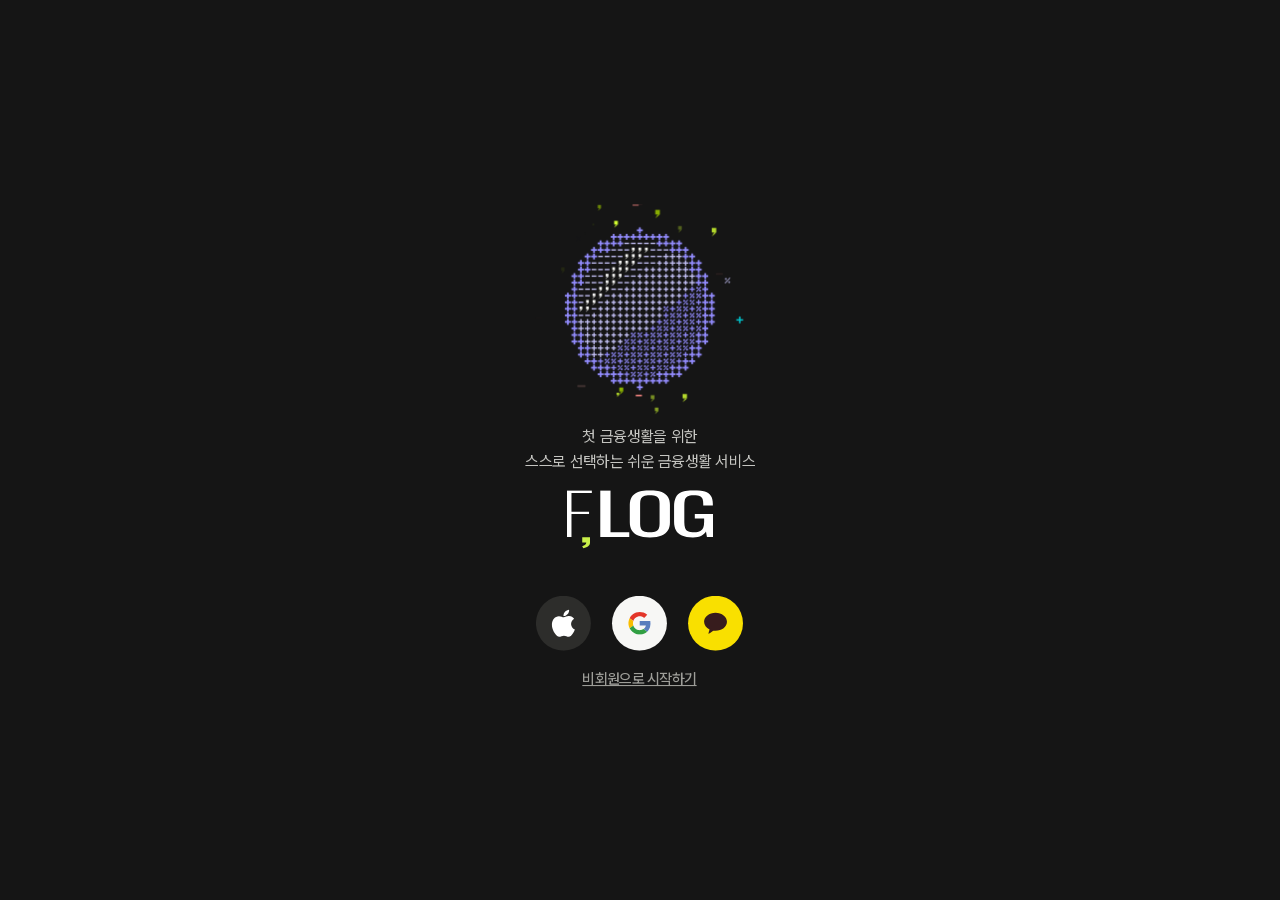
==== index.html @ 12835463 "App name F,LOG: logo in header and A-1 (coin kept); cover shadow fits image books; image books dim a" ====
<!doctype html>
<html lang="ko">
<head>
<meta charset="utf-8">
<meta http-equiv="Cache-Control" content="no-cache">
<meta name="viewport" content="width=device-width,initial-scale=1,maximum-scale=1,user-scalable=no,viewport-fit=cover">
<meta name="apple-mobile-web-app-capable" content="yes">
<meta name="mobile-web-app-capable" content="yes">
<meta name="apple-mobile-web-app-status-bar-style" content="black-translucent">
<meta name="apple-mobile-web-app-title" content="F,LOG">
<meta name="theme-color" content="#151515">
<title>F,LOG</title>
<link rel="manifest" href="manifest.webmanifest?v=3">
<link rel="apple-touch-icon" sizes="180x180" href="icon-180.png?v=2">
<link rel="icon" type="image/png" sizes="192x192" href="icon-192.png?v=2">
<link rel="preload" href="fonts/PretendardVariable.woff2" as="font" type="font/woff2" crossorigin>
<link rel="stylesheet" href="app.css?v=20261114c">
</head>
<body>
<div id="stage"></div>
<script src="screens.js?v=20261114c"></script>
<script src="links.js?v=20261114c"></script>
<script src="enhance.js?v=20261114c"></script>
<script src="live.js?v=20261114c"></script>
<script src="gfx.js?v=20261114c"></script>
<script src="motion.js?v=20261114c"></script>
<script src="app.js?v=20261114c"></script>
</body>
</html>
---- app.css ----
@font-face{font-family:'Pretendard Variable';src:url(fonts/PretendardVariable.woff2) format('woff2-variations');font-weight:45 920;font-display:block}
*{margin:0;padding:0;box-sizing:border-box}
html,body{background:#151515}
.screen-x{overflow:hidden;-webkit-font-smoothing:antialiased;font-family:'Pretendard Variable',sans-serif;font-kerning:normal}
.screen div,.screen img{position:absolute}
.t{word-break:normal;overflow-wrap:normal}
.ln{left:0;right:0;white-space:pre}
.ln .bp{position:static;display:inline-block;width:0;height:0}

html,body{margin:0;height:100%;background:#151515;overflow:hidden;overscroll-behavior:none;-webkit-tap-highlight-color:transparent;-webkit-user-select:none;user-select:none;-webkit-touch-callout:none}
#stage{position:absolute;left:0;top:0;width:393px;height:852px;overflow:hidden;transform-origin:0 0;background:#151515}
#stage .screen{position:absolute;left:0;top:0;width:393px;height:852px;overflow:hidden;-webkit-font-smoothing:antialiased;font-family:'Pretendard Variable',sans-serif;opacity:0;transition:opacity .2s ease-out}
#stage .screen.in{opacity:1}
#stage .screen div,#stage .screen img{position:absolute}
#stage .screen .scroller{left:0;top:0;width:393px;height:852px;overflow-x:hidden;overflow-y:auto;-webkit-overflow-scrolling:touch;scrollbar-width:none}
#stage .screen .scroller::-webkit-scrollbar{display:none}
#stage .screen .content{left:0;top:0;width:393px}
#stage .screen .fixed{left:0;top:0;width:393px;pointer-events:none}
#stage .screen .fixed.bot{height:852px;background:none}
#stage .screen .fixed>*{pointer-events:auto}
#stage .screen img{pointer-events:none;-webkit-user-drag:none}
#stage .screen img.hot{pointer-events:auto}
#stage .hot{cursor:pointer}
#stage .hot:active{filter:brightness(1.15)}

#stage .caret{position:absolute;top:12%;width:2px;height:76%;background:#d3ff31;animation:blink 1s steps(1) infinite}
@keyframes blink{50%{opacity:0}}
#stage .field::placeholder{color:#71706c}
#stage textarea.field,#stage input.field{-webkit-user-select:text;user-select:text}

/* 모션: 하프톤 그래픽 */
#stage .gfxbox path{transform-box:fill-box;transform-origin:center;transition:fill var(--inkT,1s) ease-in-out}
#stage .gfxbox.ink path:not([fill="#F7F7F5"]){fill:#151515}
#stage .gfxbox .gfxin{transform-origin:50% 50%}

/* 폰: 폭 맞춤 + 세로는 페이지 스크롤 */
html.phone,html.phone body{overflow-x:hidden;overflow-y:auto;height:auto;-webkit-overflow-scrolling:touch}
html.phone body{position:relative;overflow:hidden}
/* 질문책 상세 배경: 책 분류마다 부호 무늬 (수현 피그마 11/3) */
#stage .screen .bookbg{position:absolute;left:0;top:59px;width:393px;height:852px;pointer-events:none;background:url(bookbg3.webp?v=1) 0 0/393px 851px no-repeat}
#stage .screen .bookbg.b1{background-image:url(bookbg1w.webp?v=1);background-size:393px 852px}
#stage .screen .bookbg.b2{background-image:url(bookbg2w.webp?v=1);background-size:386px 852px;background-position:3px 0}
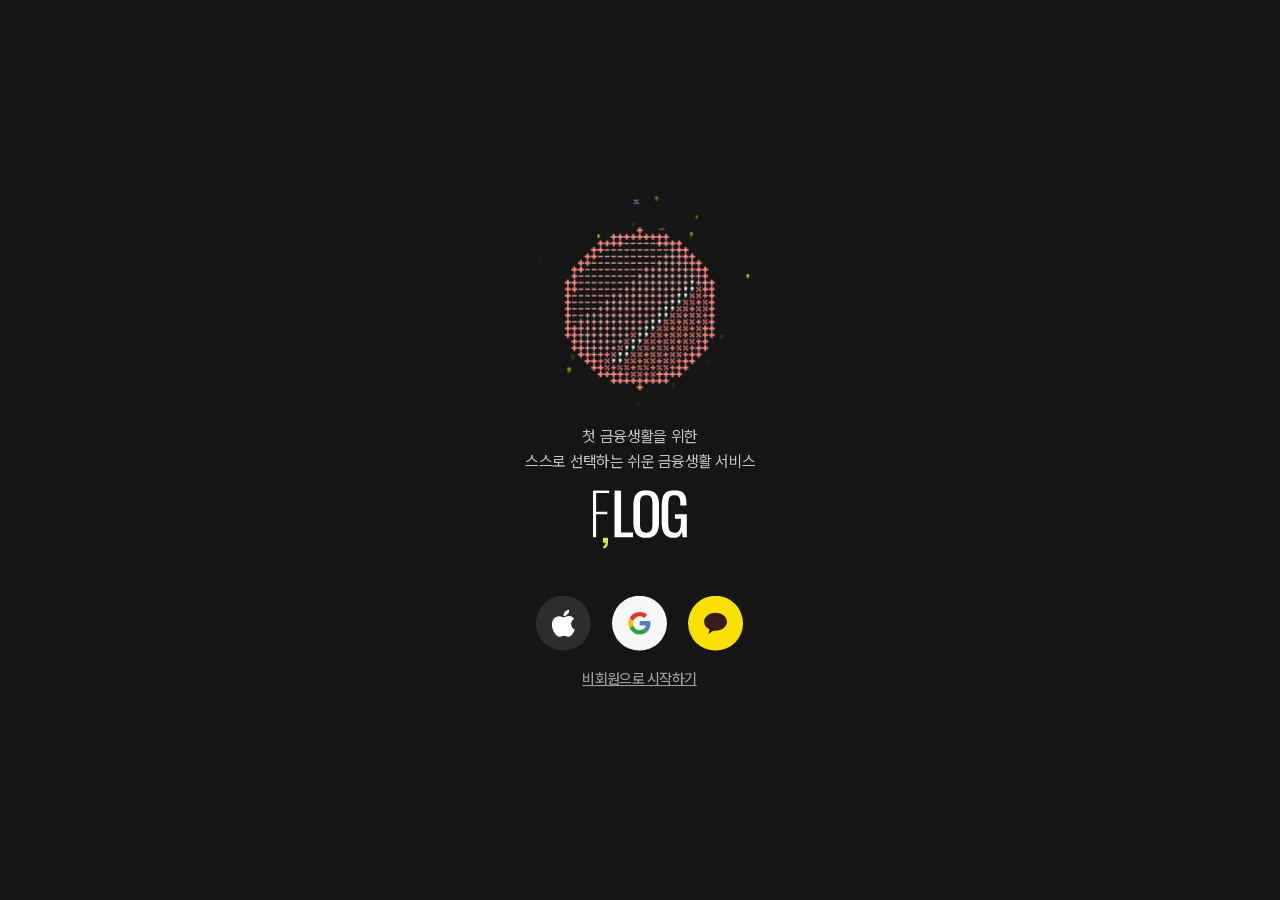
==== commit fc85552e: "F,LOG logo at original proportions; match letter height only Co-Authored-By: Claude Opus 5.5 <norepl" ====
--- a/index.html
+++ b/index.html
@@ -14,16 +14,16 @@
 <link rel="apple-touch-icon" sizes="180x180" href="icon-180.png?v=2">
 <link rel="icon" type="image/png" sizes="192x192" href="icon-192.png?v=2">
 <link rel="preload" href="fonts/PretendardVariable.woff2" as="font" type="font/woff2" crossorigin>
-<link rel="stylesheet" href="app.css?v=20261114c">
+<link rel="stylesheet" href="app.css?v=20261114d">
 </head>
 <body>
 <div id="stage"></div>
-<script src="screens.js?v=20261114c"></script>
-<script src="links.js?v=20261114c"></script>
-<script src="enhance.js?v=20261114c"></script>
-<script src="live.js?v=20261114c"></script>
-<script src="gfx.js?v=20261114c"></script>
-<script src="motion.js?v=20261114c"></script>
-<script src="app.js?v=20261114c"></script>
+<script src="screens.js?v=20261114d"></script>
+<script src="links.js?v=20261114d"></script>
+<script src="enhance.js?v=20261114d"></script>
+<script src="live.js?v=20261114d"></script>
+<script src="gfx.js?v=20261114d"></script>
+<script src="motion.js?v=20261114d"></script>
+<script src="app.js?v=20261114d"></script>
 </body>
 </html>
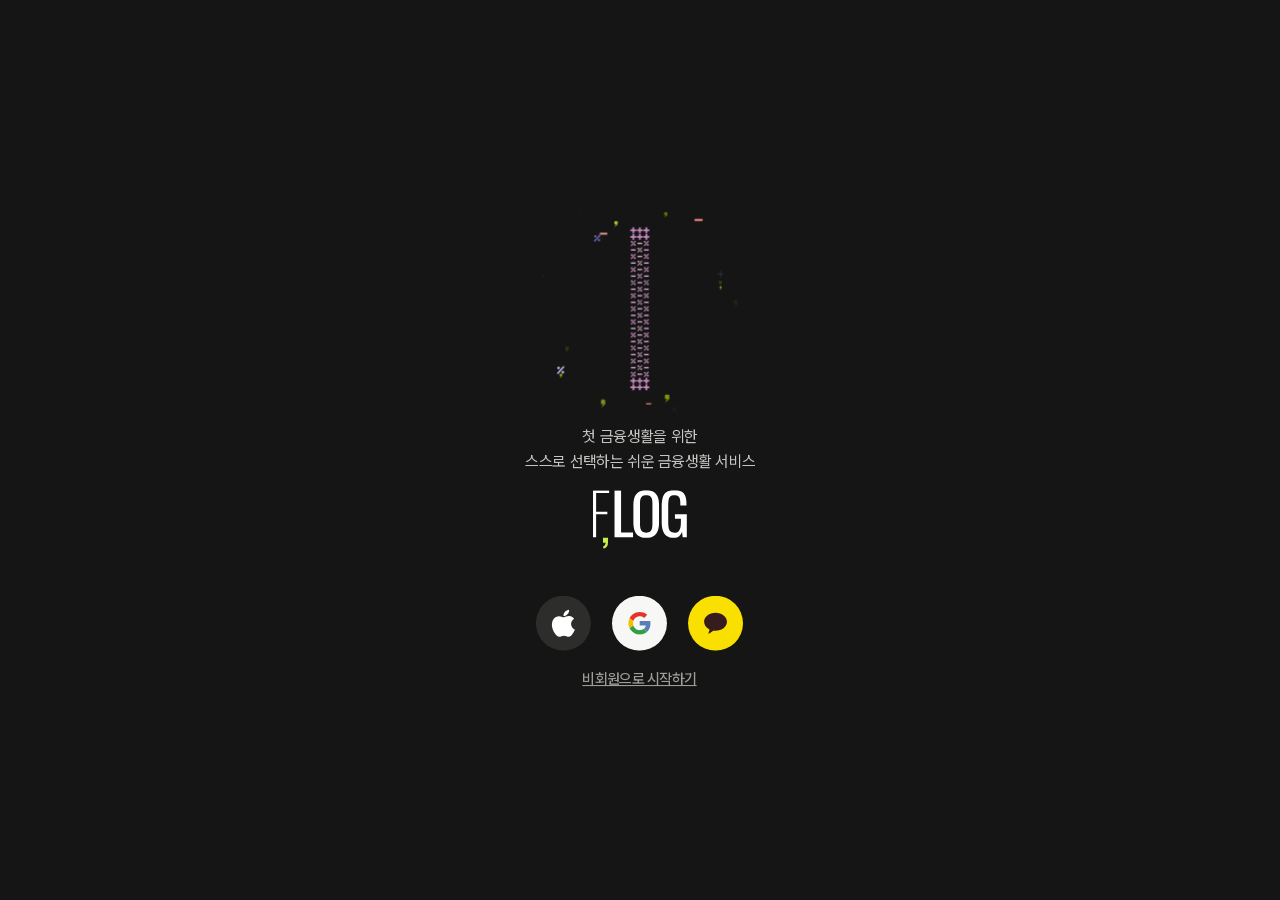
==== commit c76bed39: "Rename 콤마 to 플로그 in all app copy Co-Authored-By: Claude Opus 5.5 <noreply@anthropic.com> Claude-Sess" ====
--- a/index.html
+++ b/index.html
@@ -14,16 +14,16 @@
 <link rel="apple-touch-icon" sizes="180x180" href="icon-180.png?v=2">
 <link rel="icon" type="image/png" sizes="192x192" href="icon-192.png?v=2">
 <link rel="preload" href="fonts/PretendardVariable.woff2" as="font" type="font/woff2" crossorigin>
-<link rel="stylesheet" href="app.css?v=20261114d">
+<link rel="stylesheet" href="app.css?v=20261114e">
 </head>
 <body>
 <div id="stage"></div>
-<script src="screens.js?v=20261114d"></script>
-<script src="links.js?v=20261114d"></script>
-<script src="enhance.js?v=20261114d"></script>
-<script src="live.js?v=20261114d"></script>
-<script src="gfx.js?v=20261114d"></script>
-<script src="motion.js?v=20261114d"></script>
-<script src="app.js?v=20261114d"></script>
+<script src="screens.js?v=20261114e"></script>
+<script src="links.js?v=20261114e"></script>
+<script src="enhance.js?v=20261114e"></script>
+<script src="live.js?v=20261114e"></script>
+<script src="gfx.js?v=20261114e"></script>
+<script src="motion.js?v=20261114e"></script>
+<script src="app.js?v=20261114e"></script>
 </body>
 </html>
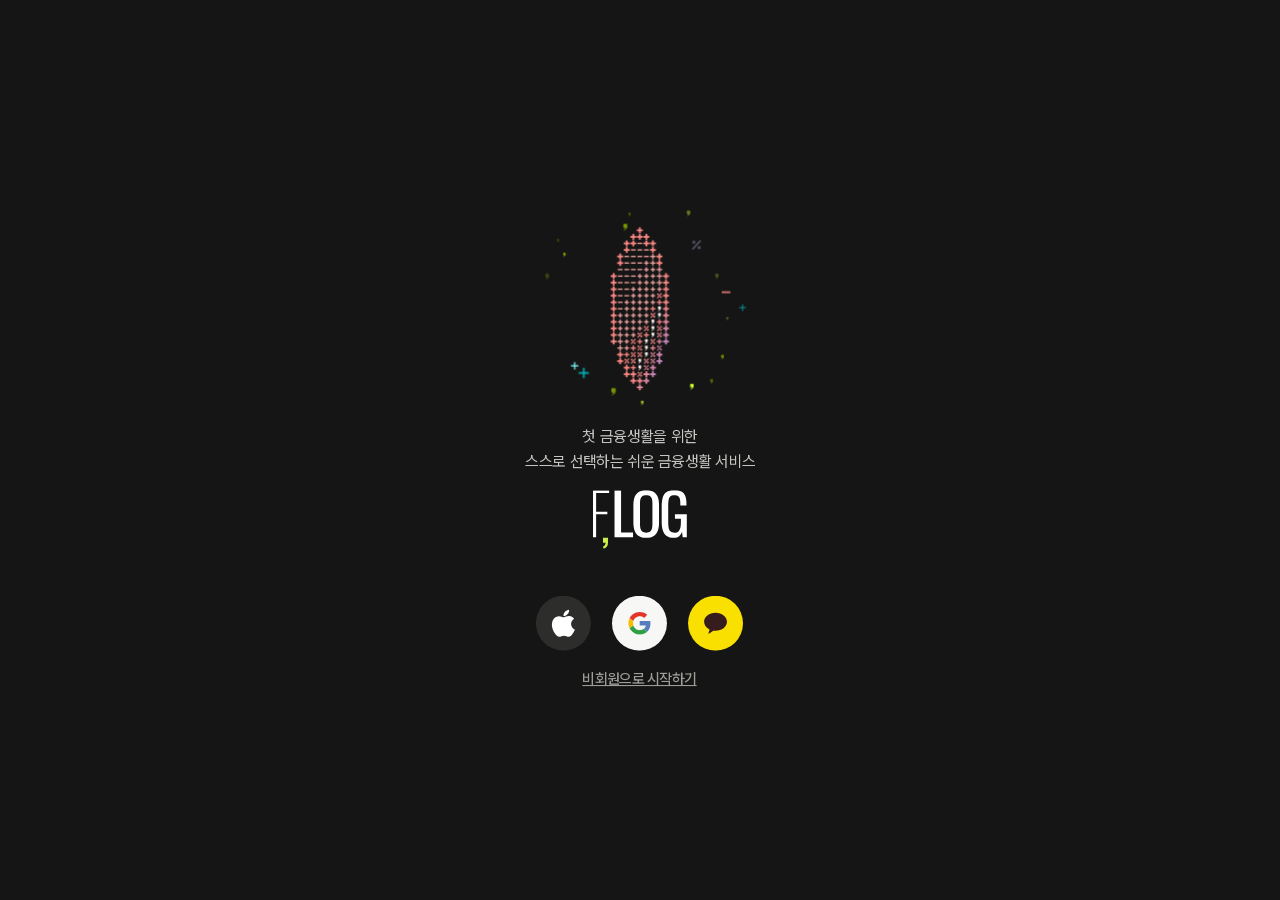
==== commit e7c629fa: "Question book copy rewritten from BOOK 1-3 manuscripts; my books get category experiences Co-Authore" ====
--- a/index.html
+++ b/index.html
@@ -14,16 +14,16 @@
 <link rel="apple-touch-icon" sizes="180x180" href="icon-180.png?v=2">
 <link rel="icon" type="image/png" sizes="192x192" href="icon-192.png?v=2">
 <link rel="preload" href="fonts/PretendardVariable.woff2" as="font" type="font/woff2" crossorigin>
-<link rel="stylesheet" href="app.css?v=20261114e">
+<link rel="stylesheet" href="app.css?v=20261114f">
 </head>
 <body>
 <div id="stage"></div>
-<script src="screens.js?v=20261114e"></script>
-<script src="links.js?v=20261114e"></script>
-<script src="enhance.js?v=20261114e"></script>
-<script src="live.js?v=20261114e"></script>
-<script src="gfx.js?v=20261114e"></script>
-<script src="motion.js?v=20261114e"></script>
-<script src="app.js?v=20261114e"></script>
+<script src="screens.js?v=20261114f"></script>
+<script src="links.js?v=20261114f"></script>
+<script src="enhance.js?v=20261114f"></script>
+<script src="live.js?v=20261114f"></script>
+<script src="gfx.js?v=20261114f"></script>
+<script src="motion.js?v=20261114f"></script>
+<script src="app.js?v=20261114f"></script>
 </body>
 </html>
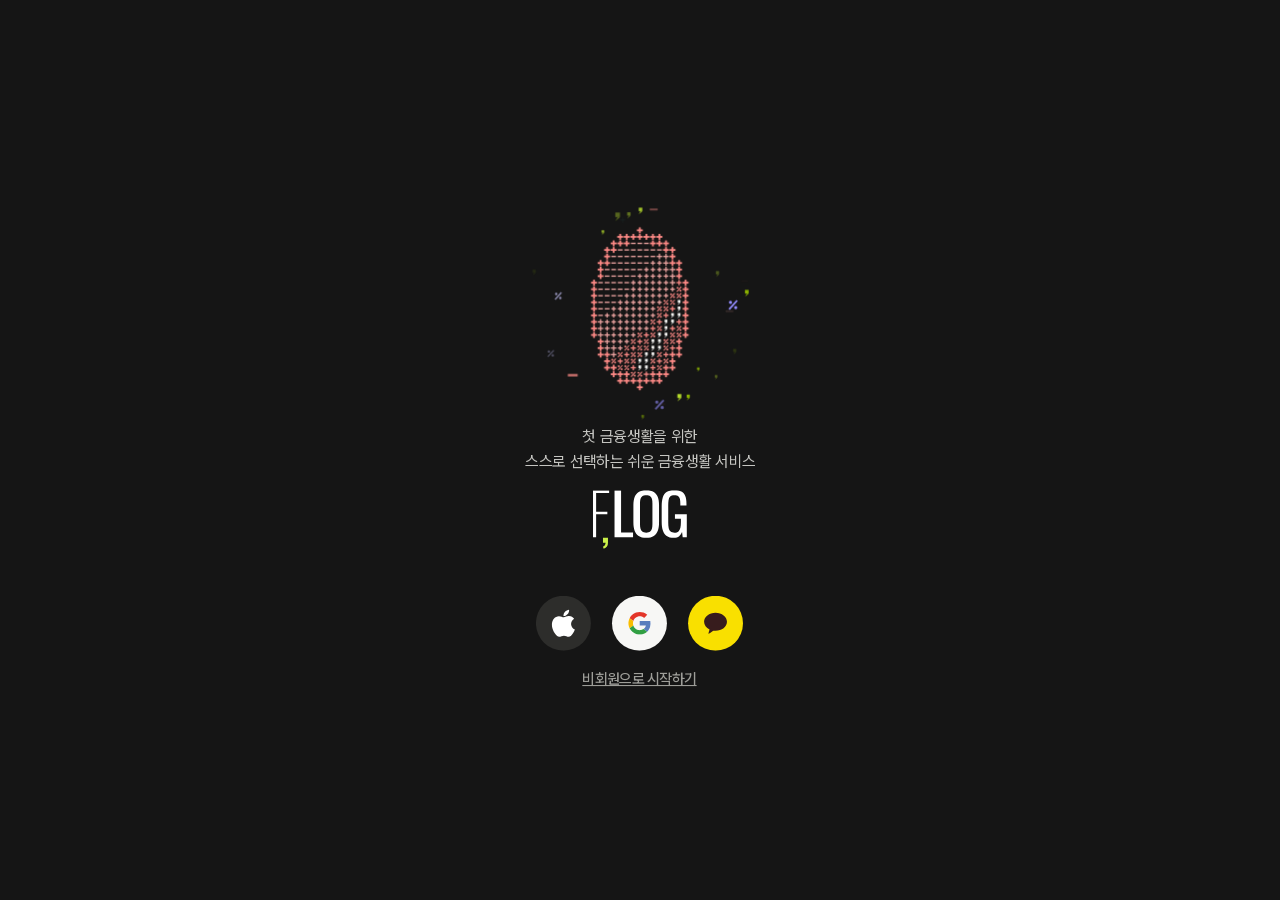
==== commit 42106dee: "Header shows F,LOG logo only (coin removed); tap highlighted terms to see their meaning (terms.js) C" ====
--- a/index.html
+++ b/index.html
@@ -14,16 +14,17 @@
 <link rel="apple-touch-icon" sizes="180x180" href="icon-180.png?v=2">
 <link rel="icon" type="image/png" sizes="192x192" href="icon-192.png?v=2">
 <link rel="preload" href="fonts/PretendardVariable.woff2" as="font" type="font/woff2" crossorigin>
-<link rel="stylesheet" href="app.css?v=20261114f">
+<link rel="stylesheet" href="app.css?v=20261118a">
 </head>
 <body>
 <div id="stage"></div>
-<script src="screens.js?v=20261114f"></script>
-<script src="links.js?v=20261114f"></script>
-<script src="enhance.js?v=20261114f"></script>
-<script src="live.js?v=20261114f"></script>
-<script src="gfx.js?v=20261114f"></script>
-<script src="motion.js?v=20261114f"></script>
-<script src="app.js?v=20261114f"></script>
+<script src="screens.js?v=20261118a"></script>
+<script src="links.js?v=20261118a"></script>
+<script src="enhance.js?v=20261118a"></script>
+<script src="live.js?v=20261118a"></script>
+<script src="gfx.js?v=20261118a"></script>
+<script src="motion.js?v=20261118a"></script>
+<script src="app.js?v=20261118a"></script>
+<script src="terms.js?v=20261118a"></script>
 </body>
 </html>
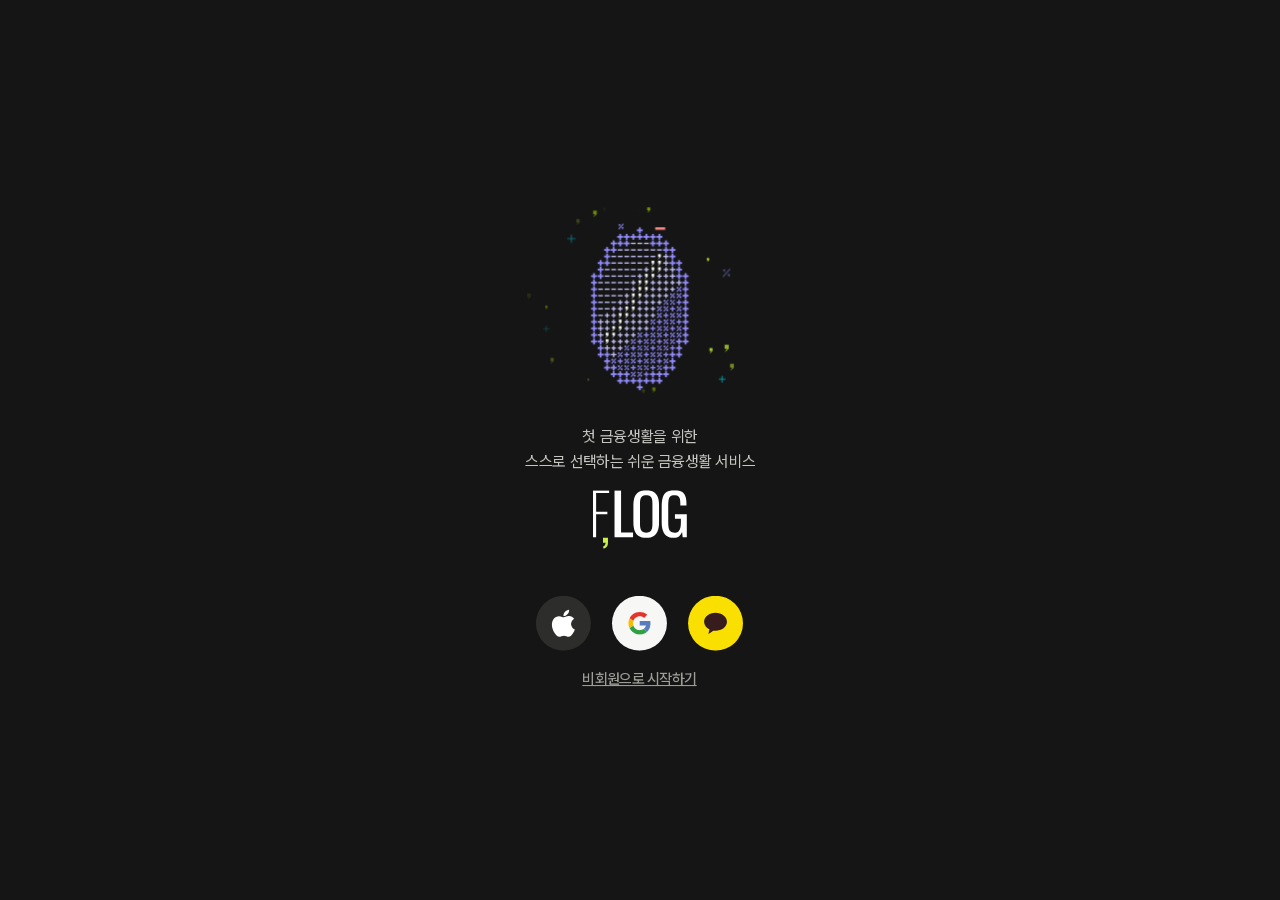
==== commit 2eff95a5: "Auto-highlight the first finance term per screen in body text (not buttons, chips, lists); more term" ====
--- a/index.html
+++ b/index.html
@@ -14,17 +14,17 @@
 <link rel="apple-touch-icon" sizes="180x180" href="icon-180.png?v=2">
 <link rel="icon" type="image/png" sizes="192x192" href="icon-192.png?v=2">
 <link rel="preload" href="fonts/PretendardVariable.woff2" as="font" type="font/woff2" crossorigin>
-<link rel="stylesheet" href="app.css?v=20261118a">
+<link rel="stylesheet" href="app.css?v=20261118b">
 </head>
 <body>
 <div id="stage"></div>
-<script src="screens.js?v=20261118a"></script>
-<script src="links.js?v=20261118a"></script>
-<script src="enhance.js?v=20261118a"></script>
-<script src="live.js?v=20261118a"></script>
-<script src="gfx.js?v=20261118a"></script>
-<script src="motion.js?v=20261118a"></script>
-<script src="app.js?v=20261118a"></script>
-<script src="terms.js?v=20261118a"></script>
+<script src="screens.js?v=20261118b"></script>
+<script src="links.js?v=20261118b"></script>
+<script src="enhance.js?v=20261118b"></script>
+<script src="live.js?v=20261118b"></script>
+<script src="gfx.js?v=20261118b"></script>
+<script src="motion.js?v=20261118b"></script>
+<script src="app.js?v=20261118b"></script>
+<script src="terms.js?v=20261118b"></script>
 </body>
 </html>
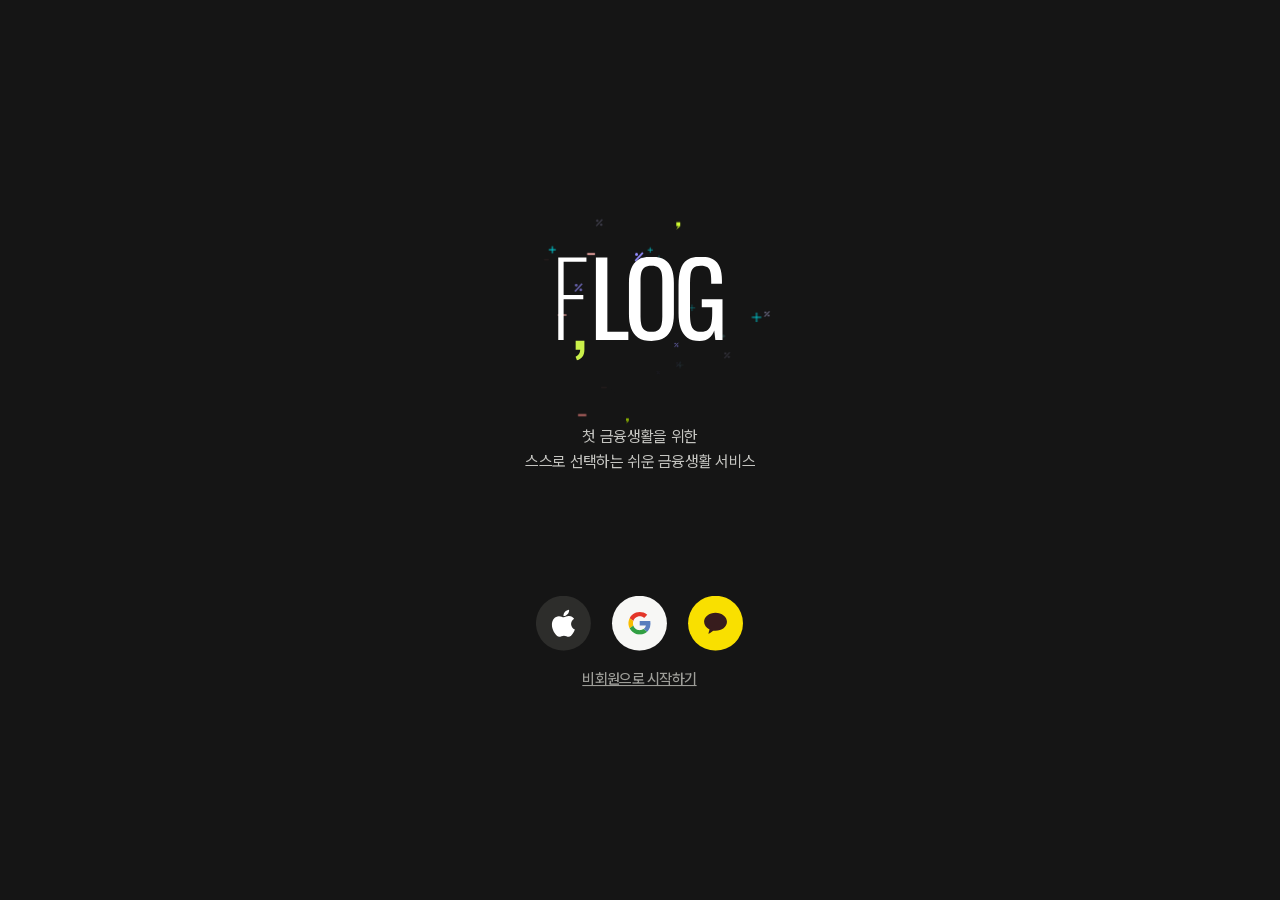
==== commit 00232d54: "A-1: replace the coin with the F,LOG logo, sparkles behind it; hide the small logo Co-Authored-By: C" ====
--- a/index.html
+++ b/index.html
@@ -14,17 +14,17 @@
 <link rel="apple-touch-icon" sizes="180x180" href="icon-180.png?v=2">
 <link rel="icon" type="image/png" sizes="192x192" href="icon-192.png?v=2">
 <link rel="preload" href="fonts/PretendardVariable.woff2" as="font" type="font/woff2" crossorigin>
-<link rel="stylesheet" href="app.css?v=20261118b">
+<link rel="stylesheet" href="app.css?v=20261118c">
 </head>
 <body>
 <div id="stage"></div>
-<script src="screens.js?v=20261118b"></script>
-<script src="links.js?v=20261118b"></script>
-<script src="enhance.js?v=20261118b"></script>
-<script src="live.js?v=20261118b"></script>
-<script src="gfx.js?v=20261118b"></script>
-<script src="motion.js?v=20261118b"></script>
-<script src="app.js?v=20261118b"></script>
-<script src="terms.js?v=20261118b"></script>
+<script src="screens.js?v=20261118c"></script>
+<script src="links.js?v=20261118c"></script>
+<script src="enhance.js?v=20261118c"></script>
+<script src="live.js?v=20261118c"></script>
+<script src="gfx.js?v=20261118c"></script>
+<script src="motion.js?v=20261118c"></script>
+<script src="app.js?v=20261118c"></script>
+<script src="terms.js?v=20261118c"></script>
 </body>
 </html>
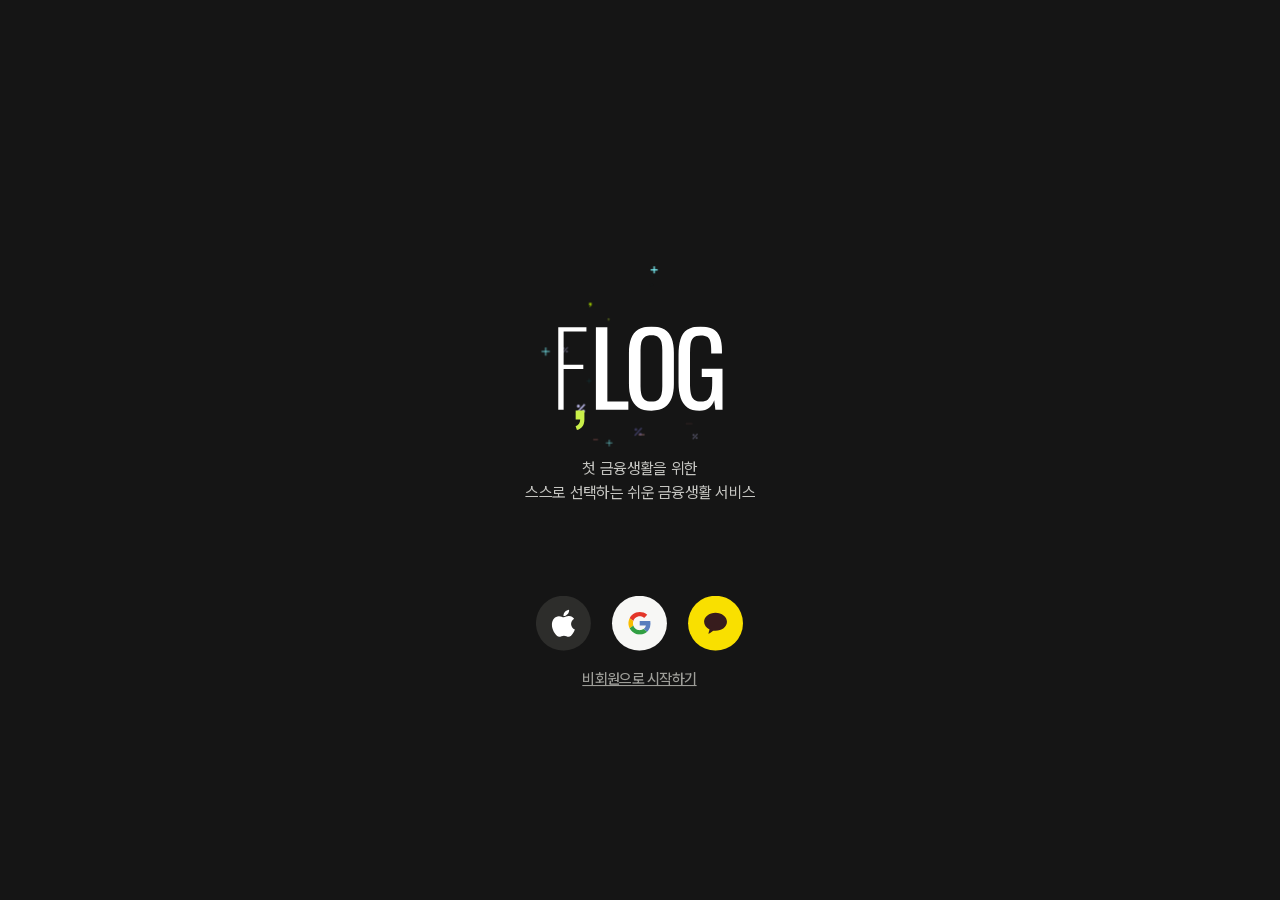
==== commit f4c27cea: "Add ?frame mode: keep the status bar and home bar areas when embedded in the try page's phone mockup" ====
--- a/index.html
+++ b/index.html
@@ -14,17 +14,17 @@
 <link rel="apple-touch-icon" sizes="180x180" href="icon-180.png?v=2">
 <link rel="icon" type="image/png" sizes="192x192" href="icon-192.png?v=2">
 <link rel="preload" href="fonts/PretendardVariable.woff2" as="font" type="font/woff2" crossorigin>
-<link rel="stylesheet" href="app.css?v=20261118c">
+<link rel="stylesheet" href="app.css?v=20261119a">
 </head>
 <body>
 <div id="stage"></div>
-<script src="screens.js?v=20261118c"></script>
-<script src="links.js?v=20261118c"></script>
-<script src="enhance.js?v=20261118c"></script>
-<script src="live.js?v=20261118c"></script>
-<script src="gfx.js?v=20261118c"></script>
-<script src="motion.js?v=20261118c"></script>
-<script src="app.js?v=20261118c"></script>
-<script src="terms.js?v=20261118c"></script>
+<script src="screens.js?v=20261119a"></script>
+<script src="links.js?v=20261119a"></script>
+<script src="enhance.js?v=20261119a"></script>
+<script src="live.js?v=20261119a"></script>
+<script src="gfx.js?v=20261119a"></script>
+<script src="motion.js?v=20261119a"></script>
+<script src="app.js?v=20261119a"></script>
+<script src="terms.js?v=20261119a"></script>
 </body>
 </html>
